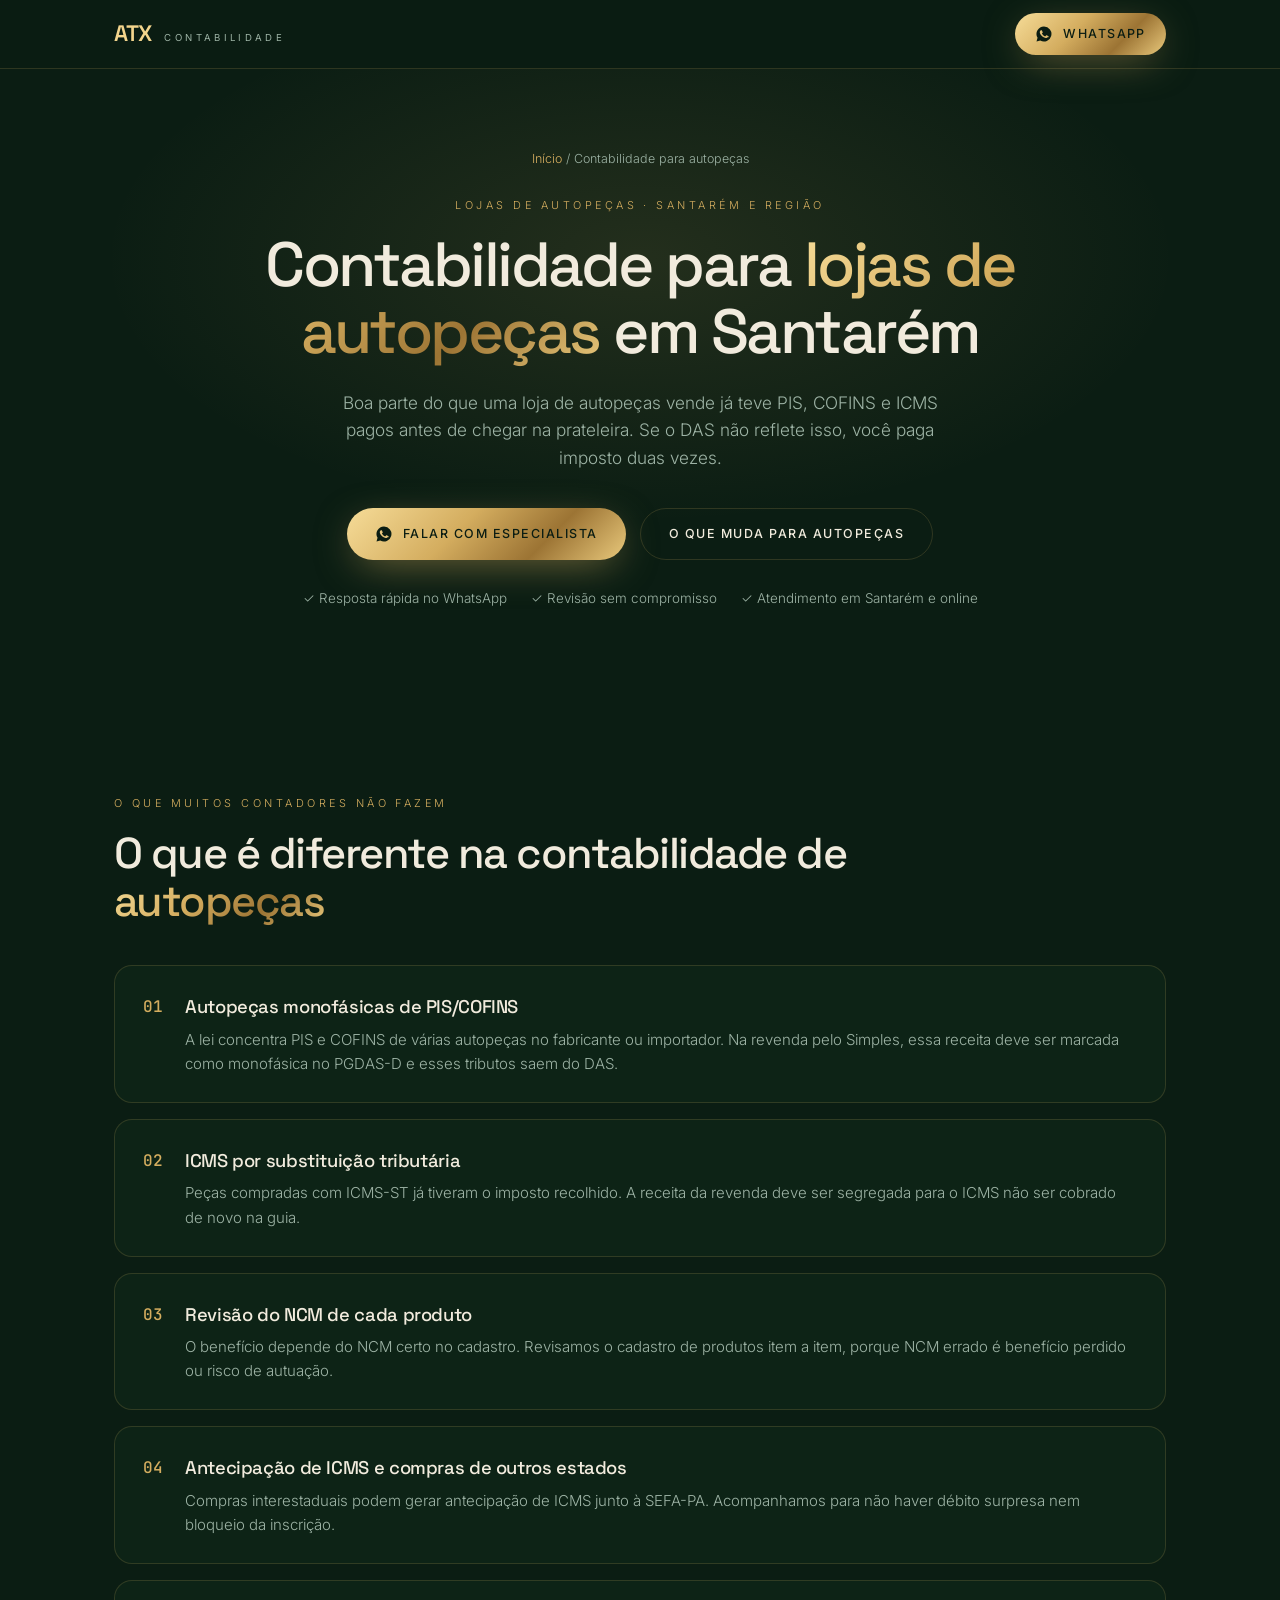
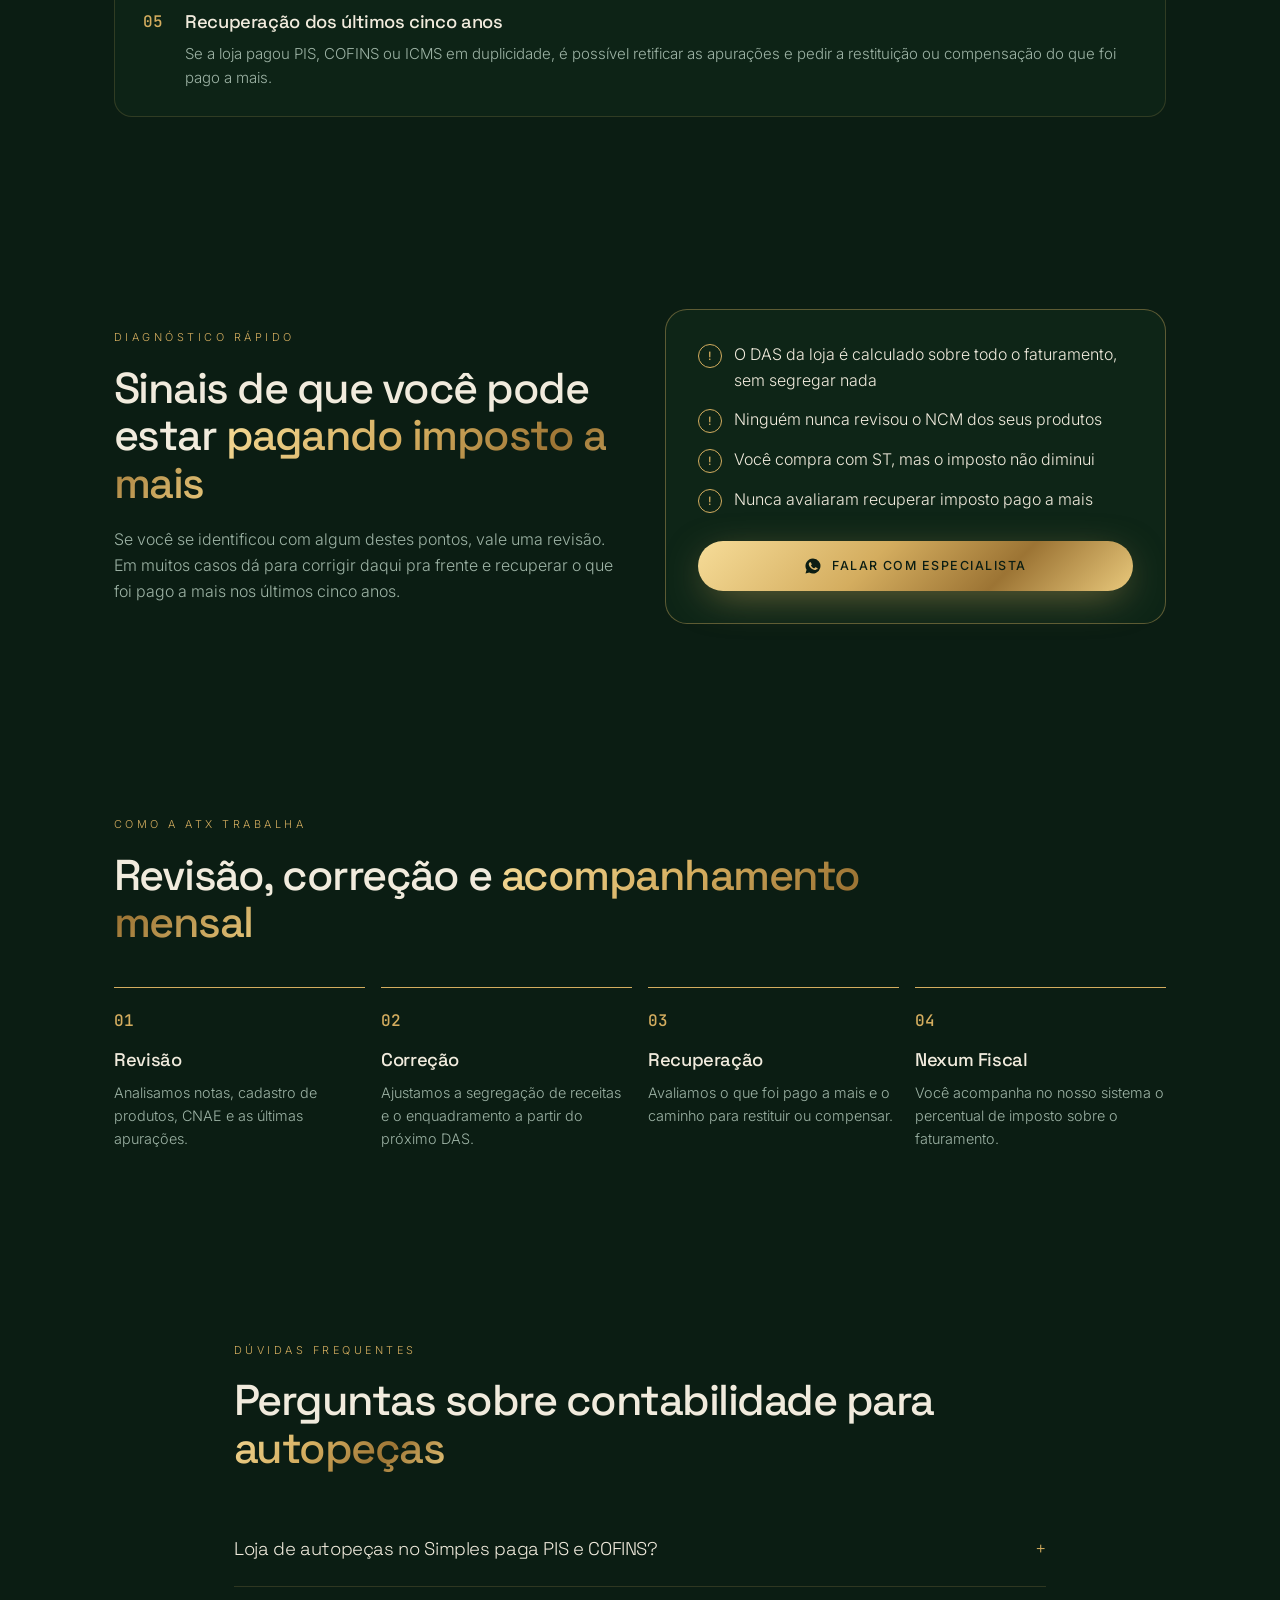
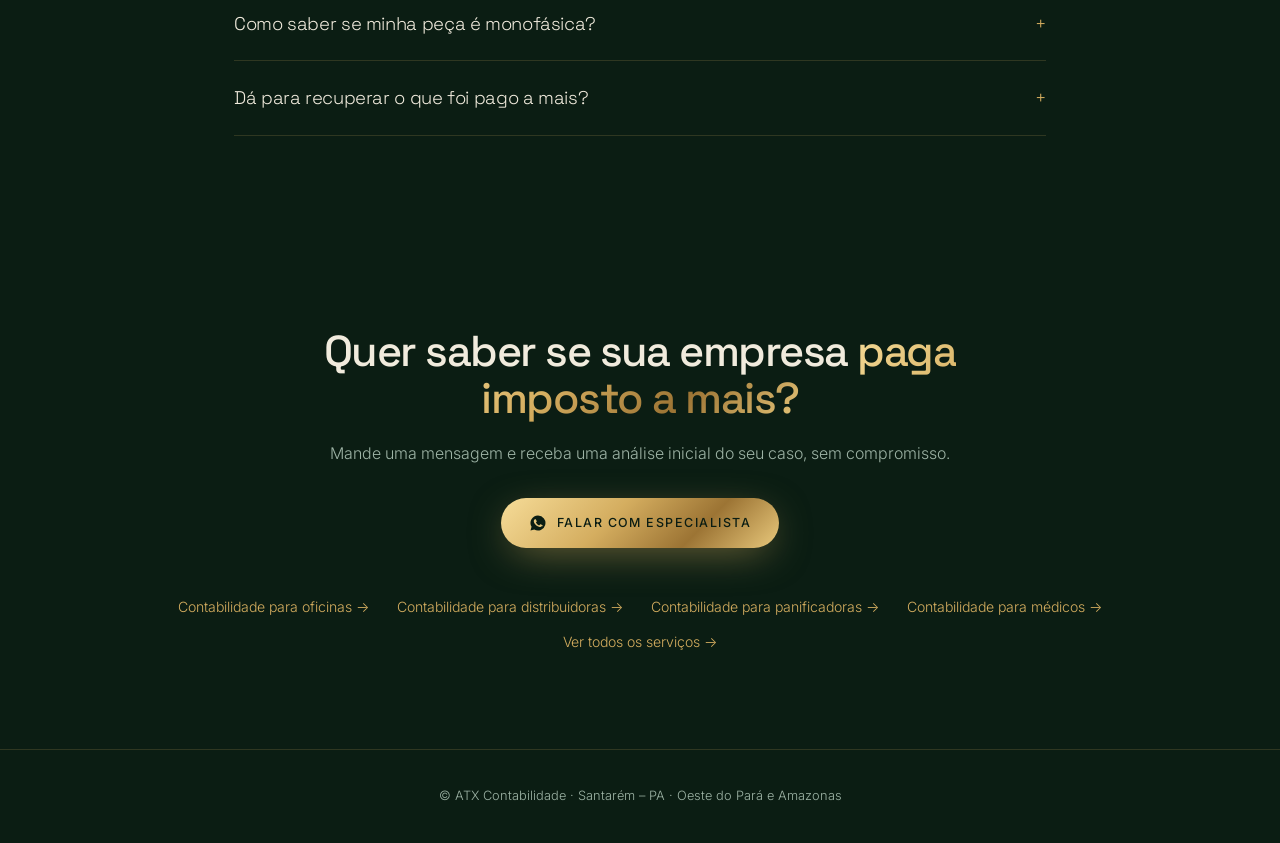
==== contabilidade-autopecas/index.html @ 9b7db9a7 "Adiciona páginas de contabilidade para médicos e autopeças Co-Authored-By: Claude Opus 5.5 <noreply@" ====
<!doctype html>
<html lang="pt-BR">
<head>
<meta charset="utf-8">
<meta name="viewport" content="width=device-width, initial-scale=1">
<title>Contabilidade para Lojas de Autopeças em Santarém-PA | ATX</title>
<meta name="description" content="Contabilidade para lojas de autopeças em Santarém e Oeste do Pará. Autopeças monofásicas de PIS/COFINS, ICMS-ST, revisão de NCM, estoque e recuperação de impostos pagos a mais. Fale com a ATX.">
<meta name="robots" content="index, follow">
<meta name="geo.region" content="BR-PA"><meta name="geo.placename" content="Santarém">
<meta property="og:type" content="website"><meta property="og:locale" content="pt_BR">
<meta property="og:title" content="Contabilidade para Lojas de Autopeças em Santarém-PA | ATX"><meta property="og:description" content="Contabilidade para lojas de autopeças em Santarém e Oeste do Pará. Autopeças monofásicas de PIS/COFINS, ICMS-ST, revisão de NCM, estoque e recuperação de impostos pagos a mais. Fale com a ATX.">
<meta name="theme-color" content="#0b1d13">
<link rel="preconnect" href="https://fonts.googleapis.com"><link rel="preconnect" href="https://fonts.gstatic.com" crossorigin>
<link href="https://fonts.googleapis.com/css2?family=Space+Grotesk:wght@400;500;600&family=Inter:wght@300;400;500&family=JetBrains+Mono:wght@500&display=swap" rel="stylesheet">
<script type="application/ld+json">[{"@context": "https://schema.org", "@type": "Service", "name": "Contabilidade para lojas de autopeças", "serviceType": "Contabilidade", "areaServed": ["Santarém, PA", "Oeste do Pará", "Amazonas"], "provider": {"@type": "AccountingService", "name": "ATX Contabilidade", "telephone": "+55 92 99509-6571", "address": {"@type": "PostalAddress", "addressLocality": "Santarém", "addressRegion": "PA", "addressCountry": "BR"}}, "description": "Contabilidade para lojas de autopeças em Santarém e Oeste do Pará. Autopeças monofásicas de PIS/COFINS, ICMS-ST, revisão de NCM, estoque e recuperação de impostos pagos a mais. Fale com a ATX."}, {"@context": "https://schema.org", "@type": "FAQPage", "mainEntity": [{"@type": "Question", "name": "Loja de autopeças no Simples paga PIS e COFINS?", "acceptedAnswer": {"@type": "Answer", "text": "Sobre as autopeças monofásicas, não deveria pagar de novo: esses tributos já foram recolhidos pelo fabricante ou importador. A receita precisa ser informada como monofásica no PGDAS-D."}}, {"@type": "Question", "name": "Como saber se minha peça é monofásica?", "acceptedAnswer": {"@type": "Answer", "text": "Pelo NCM do produto, conferido nas listas da legislação de PIS e COFINS do setor automotivo. Por isso a revisão do cadastro de produtos é o primeiro passo."}}, {"@type": "Question", "name": "Dá para recuperar o que foi pago a mais?", "acceptedAnswer": {"@type": "Answer", "text": "Sim, em geral dos últimos cinco anos, retificando as declarações do Simples e pedindo a restituição ou compensação dos valores pagos em duplicidade."}}]}, {"@context": "https://schema.org", "@type": "BreadcrumbList", "itemListElement": [{"@type": "ListItem", "position": 1, "name": "Início", "item": "/"}, {"@type": "ListItem", "position": 2, "name": "Contabilidade para autopeças"}]}]</script>
<style>:root{--bg:#0b1d13;--bg2:#10281a;--gold:#d4ad5f;--gold2:#f3d58d;--text:#f1ebdd;--muted:#9db3a5;--line:rgba(212,173,95,.18);--grad:linear-gradient(135deg,#f6dc98 0%,#d4ad5f 40%,#9c7434 70%,#e9c97c 100%)}
*{box-sizing:border-box;margin:0;padding:0}html{scroll-behavior:smooth}
body{background:var(--bg);color:var(--text);font-family:Inter,sans-serif;font-weight:300;line-height:1.6;overflow-x:hidden}
a{color:inherit;text-decoration:none}.wrap{max-width:1100px;margin:0 auto;padding:0 24px}
.gold{background:var(--grad);-webkit-background-clip:text;background-clip:text;color:transparent}.muted{color:var(--muted)}
header{position:sticky;top:0;z-index:20;background:rgba(11,29,19,.85);backdrop-filter:blur(14px);border-bottom:1px solid var(--line)}
.nav{display:flex;justify-content:space-between;align-items:center;height:68px}
.logo{font-family:"Space Grotesk",sans-serif;font-weight:600;font-size:1.4rem;letter-spacing:-.04em;color:var(--gold2)}
.logo span{font-family:Inter;font-weight:400;font-size:.6rem;letter-spacing:.35em;text-transform:uppercase;color:var(--muted);margin-left:8px}
.btn{display:inline-flex;align-items:center;justify-content:center;gap:10px;padding:15px 28px;border-radius:999px;font-size:.78rem;letter-spacing:.12em;text-transform:uppercase;font-weight:500;transition:.3s;text-align:center}
.btn.sm{padding:11px 20px}.btn-gold{background:var(--grad);color:#0b1d13;box-shadow:0 10px 40px -10px rgba(212,173,95,.6)}.btn-gold:hover{transform:translateY(-2px)}
.btn-ghost{border:1px solid var(--line)}.btn-ghost:hover{border-color:var(--gold)}
section{padding:96px 0}
.hero{padding:80px 0 90px;text-align:center;background:radial-gradient(60% 60% at 50% 30%,rgba(212,173,95,.12),transparent 70%)}
.crumb{font-size:.78rem;color:var(--muted);margin-bottom:28px}.crumb a{color:var(--gold)}
.eyebrow{font-size:.68rem;letter-spacing:.32em;text-transform:uppercase;color:var(--gold);margin-bottom:18px}
h1{font-family:"Space Grotesk",sans-serif;font-weight:500;font-size:clamp(2.1rem,5vw,3.9rem);line-height:1.06;letter-spacing:-.04em;max-width:900px;margin:0 auto}
h2{font-family:"Space Grotesk",sans-serif;font-weight:500;font-size:clamp(1.7rem,3.4vw,2.7rem);line-height:1.1;letter-spacing:-.035em;max-width:760px;margin-bottom:40px}
h3{font-family:"Space Grotesk",sans-serif;font-weight:500;font-size:1.15rem;letter-spacing:-.02em;margin-bottom:6px}
.lead{color:var(--muted);font-size:1.08rem;max-width:640px;margin:24px auto 36px}
.cta{display:flex;gap:14px;justify-content:center;flex-wrap:wrap}
.trust{display:flex;flex-wrap:wrap;justify-content:center;gap:8px 24px;margin-top:28px;font-size:.84rem;color:var(--muted)}
.pts{display:grid;gap:16px}
.pt{display:flex;gap:22px;padding:26px 28px;border:1px solid var(--line);border-radius:18px;background:rgba(16,40,26,.6)}
.pt b{font-family:"JetBrains Mono",monospace;color:var(--gold);font-weight:500;margin-top:2px}.pt p{color:var(--muted);font-size:.94rem}
.sinais{display:grid;grid-template-columns:1fr 1fr;gap:50px;align-items:center}.sinais h2{margin-bottom:20px}
.box{border:1px solid rgba(212,173,95,.4);border-radius:22px;padding:32px;background:rgba(16,40,26,.8)}
.box ul{list-style:none;display:grid;gap:14px;margin-bottom:28px}.box li{display:flex;gap:12px}.box li:before{content:"!";flex:none;width:22px;height:22px;border-radius:50%;border:1px solid var(--gold);color:var(--gold);display:grid;place-items:center;font-size:.72rem;font-weight:500;margin-top:2px}
.box .btn{width:100%}
.steps{display:grid;grid-template-columns:repeat(4,1fr);gap:16px}.steps>div{border-top:1px solid var(--gold);padding-top:20px}
.steps b{font-family:"JetBrains Mono",monospace;color:var(--gold);font-weight:500;display:block;margin-bottom:12px}.steps p{color:var(--muted);font-size:.9rem}
.faq{max-width:860px}details{border-bottom:1px solid var(--line);padding:22px 0}
summary{cursor:pointer;list-style:none;display:flex;justify-content:space-between;gap:20px;font-family:"Space Grotesk",sans-serif;font-size:1.15rem;letter-spacing:-.02em}
summary::-webkit-details-marker{display:none}summary:after{content:"+";color:var(--gold)}details[open] summary:after{content:"–"}details p{color:var(--muted);margin-top:12px}
.final{text-align:center}.final h2{margin:0 auto 18px}.final .muted{margin-bottom:32px}
.others{display:flex;flex-wrap:wrap;justify-content:center;gap:12px 28px;margin-top:48px;font-size:.88rem}.others a{color:var(--gold)}
footer{border-top:1px solid var(--line);padding:36px 0;font-size:.8rem;color:var(--muted);text-align:center}
.mbar{display:none}
@media (max-width:760px){
  section{padding:64px 0}.hero{padding:48px 0 60px}.wrap{padding:0 20px}
  .lead{font-size:1rem}.cta{flex-direction:column}.cta .btn{width:100%}.trust{flex-direction:column;gap:4px}
  .pt{padding:20px;gap:14px}.sinais{grid-template-columns:1fr;gap:28px}.box{padding:22px}
  .steps{grid-template-columns:1fr 1fr;gap:24px 16px}.final .btn{width:100%}
  header .btn{display:none}
  .mbar{display:flex;position:fixed;left:0;right:0;bottom:0;z-index:40;padding:10px 14px calc(10px + env(safe-area-inset-bottom));background:rgba(11,29,19,.92);backdrop-filter:blur(14px);border-top:1px solid var(--line)}
  .mbar .btn{width:100%}footer{padding-bottom:110px}
}
</style>
</head>
<body>
<header><div class="wrap nav"><a href="/" class="logo">ATX <span>Contabilidade</span></a><a class="btn btn-gold sm js-wa" data-cta="topo" data-extra="Tenho uma loja de autopeças e quero revisar minha contabilidade." href="https://wa.me/5592995096571" target="_blank" rel="noopener"><svg width="18" height="18" viewBox="0 0 24 24" fill="currentColor" aria-hidden="true"><path d="M12 2a10 10 0 0 0-8.6 15.1L2 22l5-1.3A10 10 0 1 0 12 2zm5.3 14.1c-.2.6-1.3 1.2-1.8 1.2-.5.1-1 .2-3.3-.7-2.8-1.1-4.5-3.9-4.7-4.1-.1-.2-1.1-1.5-1.1-2.9s.7-2 1-2.3c.3-.3.6-.3.8-.3h.6c.2 0 .4 0 .6.5l.9 2.1c.1.2.1.4 0 .5l-.4.6-.4.4c-.1.1-.3.3-.1.6.2.3.7 1.2 1.6 2 1.1 1 2 1.3 2.3 1.4.3.1.5.1.6-.1l.9-1.1c.2-.3.4-.2.7-.1l2 1c.3.1.5.2.5.3.1.2.1.7-.1 1.4z"/></svg> WhatsApp</a></div></header>
<main>
  <section class="hero"><div class="wrap">
    <nav class="crumb"><a href="/">Início</a> / Contabilidade para autopeças</nav>
    <div class="eyebrow">Lojas de autopeças · Santarém e região</div>
    <h1>Contabilidade para <span class="gold">lojas de autopeças</span> em Santarém</h1>
    <p class="lead">Boa parte do que uma loja de autopeças vende já teve PIS, COFINS e ICMS pagos antes de chegar na prateleira. Se o DAS não reflete isso, você paga imposto duas vezes.</p>
    <div class="cta"><a class="btn btn-gold js-wa" data-cta="hero" data-extra="Tenho uma loja de autopeças e quero revisar minha contabilidade." href="https://wa.me/5592995096571" target="_blank" rel="noopener"><svg width="18" height="18" viewBox="0 0 24 24" fill="currentColor" aria-hidden="true"><path d="M12 2a10 10 0 0 0-8.6 15.1L2 22l5-1.3A10 10 0 1 0 12 2zm5.3 14.1c-.2.6-1.3 1.2-1.8 1.2-.5.1-1 .2-3.3-.7-2.8-1.1-4.5-3.9-4.7-4.1-.1-.2-1.1-1.5-1.1-2.9s.7-2 1-2.3c.3-.3.6-.3.8-.3h.6c.2 0 .4 0 .6.5l.9 2.1c.1.2.1.4 0 .5l-.4.6-.4.4c-.1.1-.3.3-.1.6.2.3.7 1.2 1.6 2 1.1 1 2 1.3 2.3 1.4.3.1.5.1.6-.1l.9-1.1c.2-.3.4-.2.7-.1l2 1c.3.1.5.2.5.3.1.2.1.7-.1 1.4z"/></svg> Falar com especialista</a><a class="btn btn-ghost" href="#diferencas">O que muda para autopeças</a></div>
    <div class="trust"><span>✓ Resposta rápida no WhatsApp</span><span>✓ Revisão sem compromisso</span><span>✓ Atendimento em Santarém e online</span></div>
  </div></section>

  <section id="diferencas"><div class="wrap">
    <div class="eyebrow">O que muitos contadores não fazem</div>
    <h2>O que é diferente na contabilidade de <span class="gold">autopeças</span></h2>
    <div class="pts"><div class="pt"><b>01</b><div><h3>Autopeças monofásicas de PIS/COFINS</h3><p>A lei concentra PIS e COFINS de várias autopeças no fabricante ou importador. Na revenda pelo Simples, essa receita deve ser marcada como monofásica no PGDAS-D e esses tributos saem do DAS.</p></div></div><div class="pt"><b>02</b><div><h3>ICMS por substituição tributária</h3><p>Peças compradas com ICMS-ST já tiveram o imposto recolhido. A receita da revenda deve ser segregada para o ICMS não ser cobrado de novo na guia.</p></div></div><div class="pt"><b>03</b><div><h3>Revisão do NCM de cada produto</h3><p>O benefício depende do NCM certo no cadastro. Revisamos o cadastro de produtos item a item, porque NCM errado é benefício perdido ou risco de autuação.</p></div></div><div class="pt"><b>04</b><div><h3>Antecipação de ICMS e compras de outros estados</h3><p>Compras interestaduais podem gerar antecipação de ICMS junto à SEFA-PA. Acompanhamos para não haver débito surpresa nem bloqueio da inscrição.</p></div></div><div class="pt"><b>05</b><div><h3>Recuperação dos últimos cinco anos</h3><p>Se a loja pagou PIS, COFINS ou ICMS em duplicidade, é possível retificar as apurações e pedir a restituição ou compensação do que foi pago a mais.</p></div></div></div>
  </div></section>

  <section><div class="wrap sinais">
    <div><div class="eyebrow">Diagnóstico rápido</div><h2>Sinais de que você pode estar <span class="gold">pagando imposto a mais</span></h2>
    <p class="muted">Se você se identificou com algum destes pontos, vale uma revisão. Em muitos casos dá para corrigir daqui pra frente e recuperar o que foi pago a mais nos últimos cinco anos.</p></div>
    <div class="box"><ul><li>O DAS da loja é calculado sobre todo o faturamento, sem segregar nada</li><li>Ninguém nunca revisou o NCM dos seus produtos</li><li>Você compra com ST, mas o imposto não diminui</li><li>Nunca avaliaram recuperar imposto pago a mais</li></ul><a class="btn btn-gold js-wa" data-cta="sinais" data-extra="Tenho uma loja de autopeças e quero revisar minha contabilidade." href="https://wa.me/5592995096571" target="_blank" rel="noopener"><svg width="18" height="18" viewBox="0 0 24 24" fill="currentColor" aria-hidden="true"><path d="M12 2a10 10 0 0 0-8.6 15.1L2 22l5-1.3A10 10 0 1 0 12 2zm5.3 14.1c-.2.6-1.3 1.2-1.8 1.2-.5.1-1 .2-3.3-.7-2.8-1.1-4.5-3.9-4.7-4.1-.1-.2-1.1-1.5-1.1-2.9s.7-2 1-2.3c.3-.3.6-.3.8-.3h.6c.2 0 .4 0 .6.5l.9 2.1c.1.2.1.4 0 .5l-.4.6-.4.4c-.1.1-.3.3-.1.6.2.3.7 1.2 1.6 2 1.1 1 2 1.3 2.3 1.4.3.1.5.1.6-.1l.9-1.1c.2-.3.4-.2.7-.1l2 1c.3.1.5.2.5.3.1.2.1.7-.1 1.4z"/></svg> Falar com especialista</a></div>
  </div></section>

  <section><div class="wrap">
    <div class="eyebrow">Como a ATX trabalha</div>
    <h2>Revisão, correção e <span class="gold">acompanhamento mensal</span></h2>
    <div class="steps"><div><b>01</b><h3>Revisão</h3><p>Analisamos notas, cadastro de produtos, CNAE e as últimas apurações.</p></div><div><b>02</b><h3>Correção</h3><p>Ajustamos a segregação de receitas e o enquadramento a partir do próximo DAS.</p></div><div><b>03</b><h3>Recuperação</h3><p>Avaliamos o que foi pago a mais e o caminho para restituir ou compensar.</p></div><div><b>04</b><h3>Nexum Fiscal</h3><p>Você acompanha no nosso sistema o percentual de imposto sobre o faturamento.</p></div></div>
  </div></section>

  <section><div class="wrap faq">
    <div class="eyebrow">Dúvidas frequentes</div>
    <h2>Perguntas sobre contabilidade para <span class="gold">autopeças</span></h2>
    <details><summary>Loja de autopeças no Simples paga PIS e COFINS?</summary><p>Sobre as autopeças monofásicas, não deveria pagar de novo: esses tributos já foram recolhidos pelo fabricante ou importador. A receita precisa ser informada como monofásica no PGDAS-D.</p></details><details><summary>Como saber se minha peça é monofásica?</summary><p>Pelo NCM do produto, conferido nas listas da legislação de PIS e COFINS do setor automotivo. Por isso a revisão do cadastro de produtos é o primeiro passo.</p></details><details><summary>Dá para recuperar o que foi pago a mais?</summary><p>Sim, em geral dos últimos cinco anos, retificando as declarações do Simples e pedindo a restituição ou compensação dos valores pagos em duplicidade.</p></details>
  </div></section>

  <section class="final"><div class="wrap">
    <h2>Quer saber se sua empresa <span class="gold">paga imposto a mais?</span></h2>
    <p class="muted">Mande uma mensagem e receba uma análise inicial do seu caso, sem compromisso.</p>
    <a class="btn btn-gold js-wa" data-cta="final" data-extra="Tenho uma loja de autopeças e quero revisar minha contabilidade." href="https://wa.me/5592995096571" target="_blank" rel="noopener"><svg width="18" height="18" viewBox="0 0 24 24" fill="currentColor" aria-hidden="true"><path d="M12 2a10 10 0 0 0-8.6 15.1L2 22l5-1.3A10 10 0 1 0 12 2zm5.3 14.1c-.2.6-1.3 1.2-1.8 1.2-.5.1-1 .2-3.3-.7-2.8-1.1-4.5-3.9-4.7-4.1-.1-.2-1.1-1.5-1.1-2.9s.7-2 1-2.3c.3-.3.6-.3.8-.3h.6c.2 0 .4 0 .6.5l.9 2.1c.1.2.1.4 0 .5l-.4.6-.4.4c-.1.1-.3.3-.1.6.2.3.7 1.2 1.6 2 1.1 1 2 1.3 2.3 1.4.3.1.5.1.6-.1l.9-1.1c.2-.3.4-.2.7-.1l2 1c.3.1.5.2.5.3.1.2.1.7-.1 1.4z"/></svg> Falar com especialista</a>
    <div class="others"><a href="/contabilidade-oficinas">Contabilidade para oficinas →</a><a href="/contabilidade-distribuidoras">Contabilidade para distribuidoras →</a><a href="/contabilidade-panificadoras">Contabilidade para panificadoras →</a><a href="/contabilidade-medicos">Contabilidade para médicos →</a><a href="/">Ver todos os serviços →</a></div>
  </div></section>
</main>
<footer><div class="wrap">© ATX Contabilidade · Santarém – PA · Oeste do Pará e Amazonas</div></footer>
<div class="mbar"><a class="btn btn-gold js-wa" data-cta="barra-mobile" data-extra="Tenho uma loja de autopeças e quero revisar minha contabilidade." href="https://wa.me/5592995096571" target="_blank" rel="noopener"><svg width="18" height="18" viewBox="0 0 24 24" fill="currentColor" aria-hidden="true"><path d="M12 2a10 10 0 0 0-8.6 15.1L2 22l5-1.3A10 10 0 1 0 12 2zm5.3 14.1c-.2.6-1.3 1.2-1.8 1.2-.5.1-1 .2-3.3-.7-2.8-1.1-4.5-3.9-4.7-4.1-.1-.2-1.1-1.5-1.1-2.9s.7-2 1-2.3c.3-.3.6-.3.8-.3h.6c.2 0 .4 0 .6.5l.9 2.1c.1.2.1.4 0 .5l-.4.6-.4.4c-.1.1-.3.3-.1.6.2.3.7 1.2 1.6 2 1.1 1 2 1.3 2.3 1.4.3.1.5.1.6-.1l.9-1.1c.2-.3.4-.2.7-.1l2 1c.3.1.5.2.5.3.1.2.1.7-.1 1.4z"/></svg> Falar no WhatsApp</a></div>
<script src="/assets/wa.js"></script>
</body>
</html>
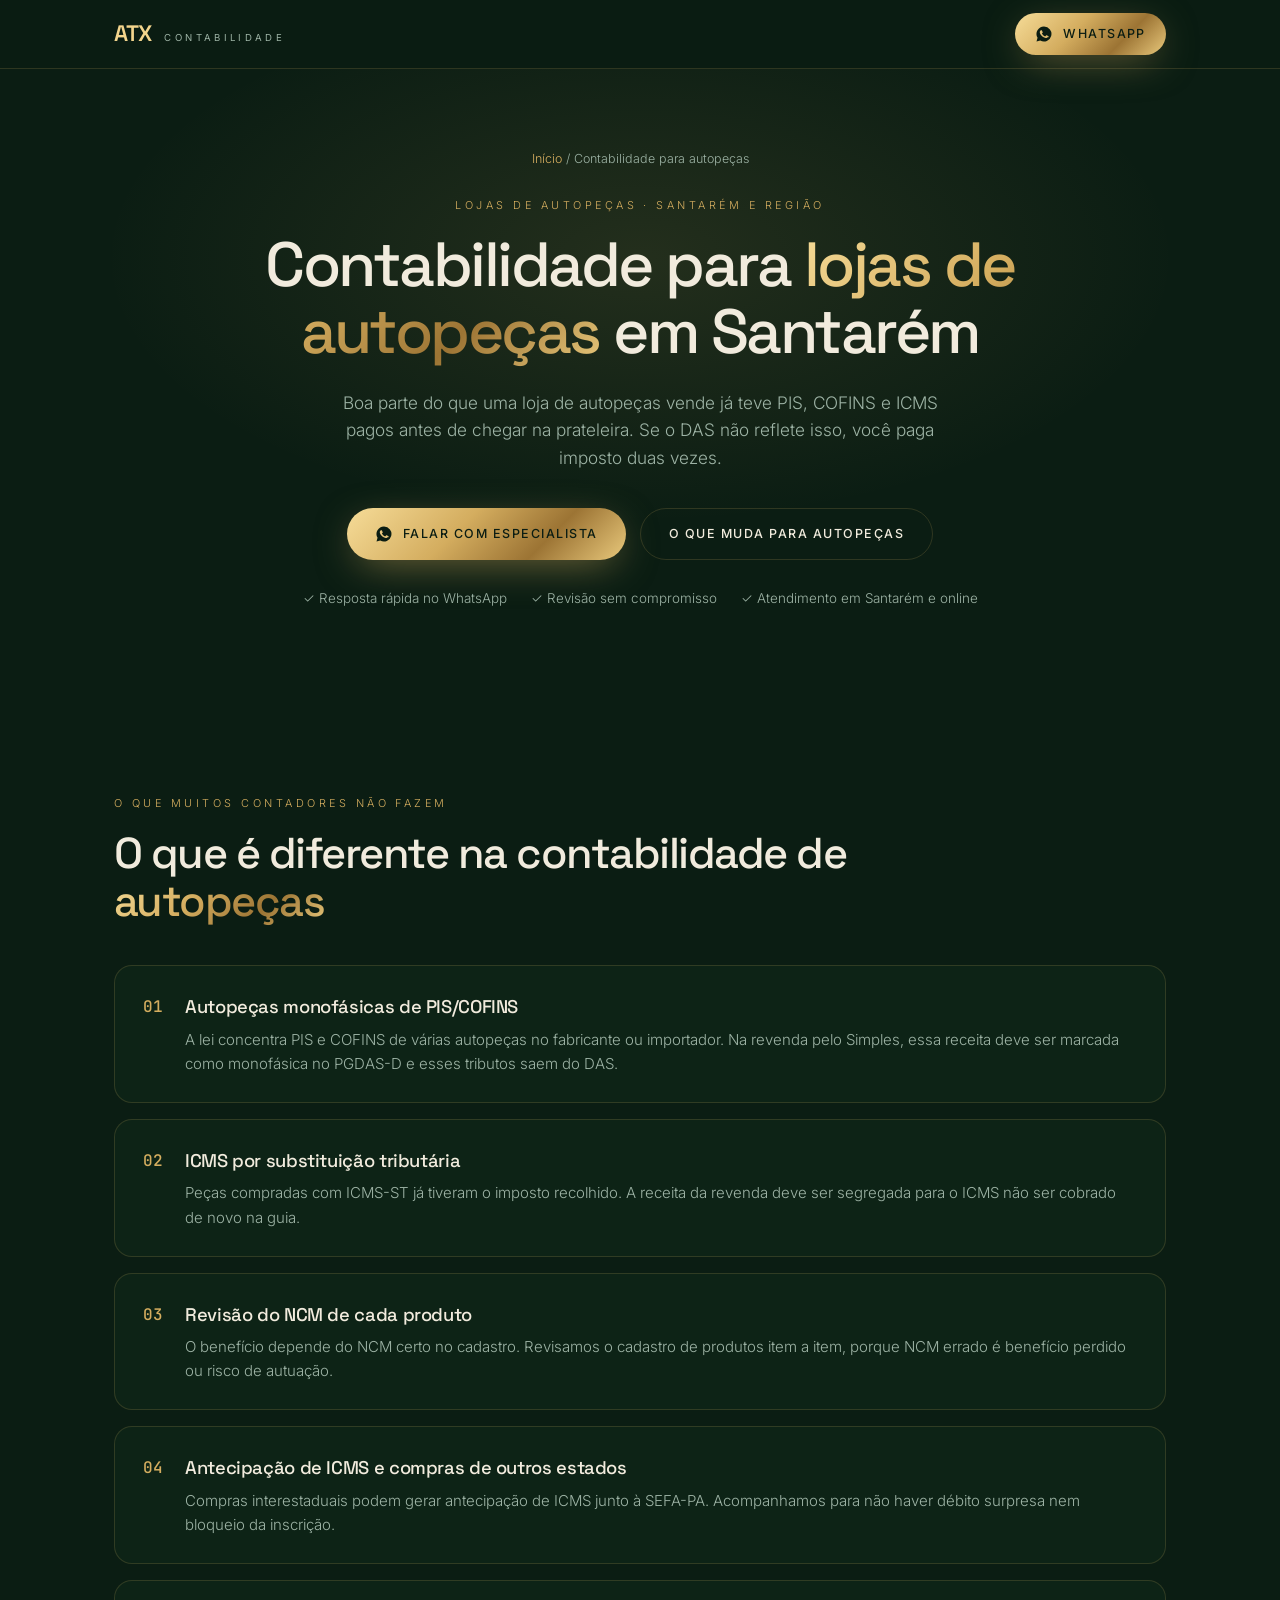
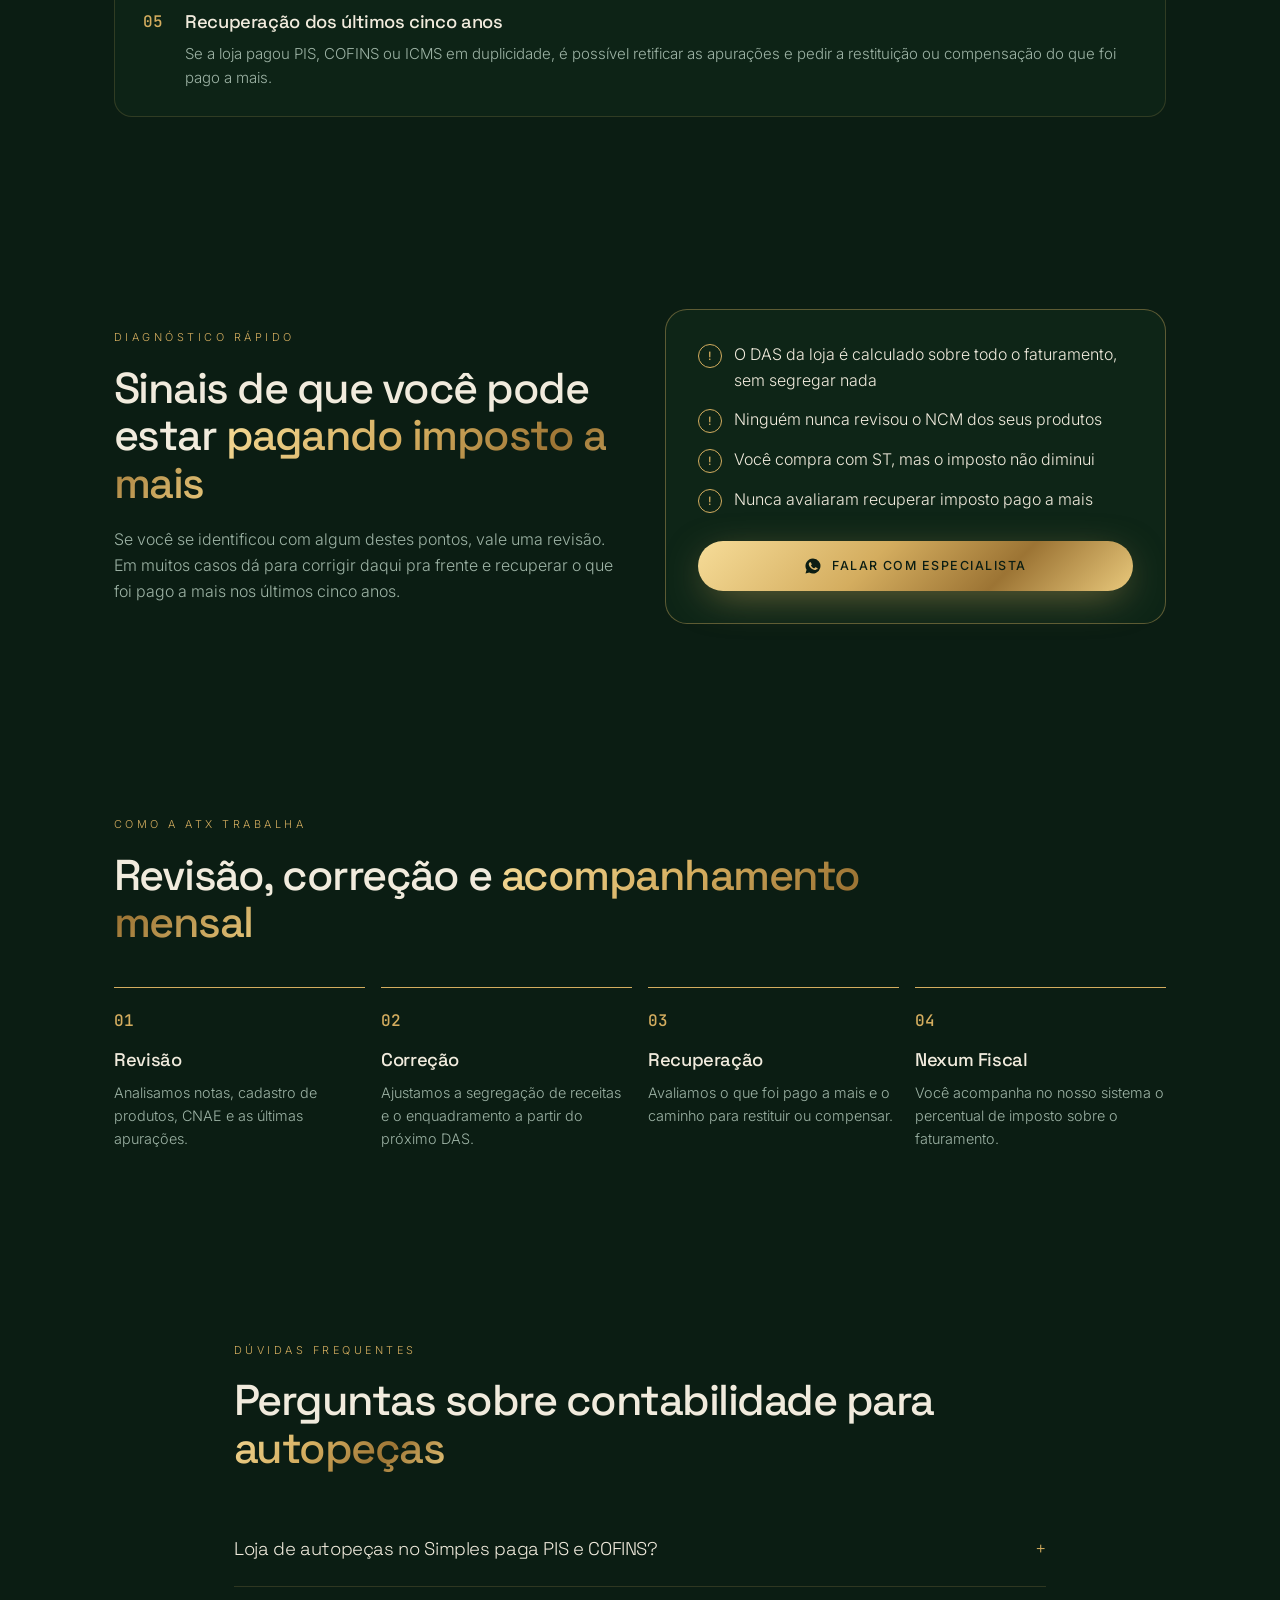
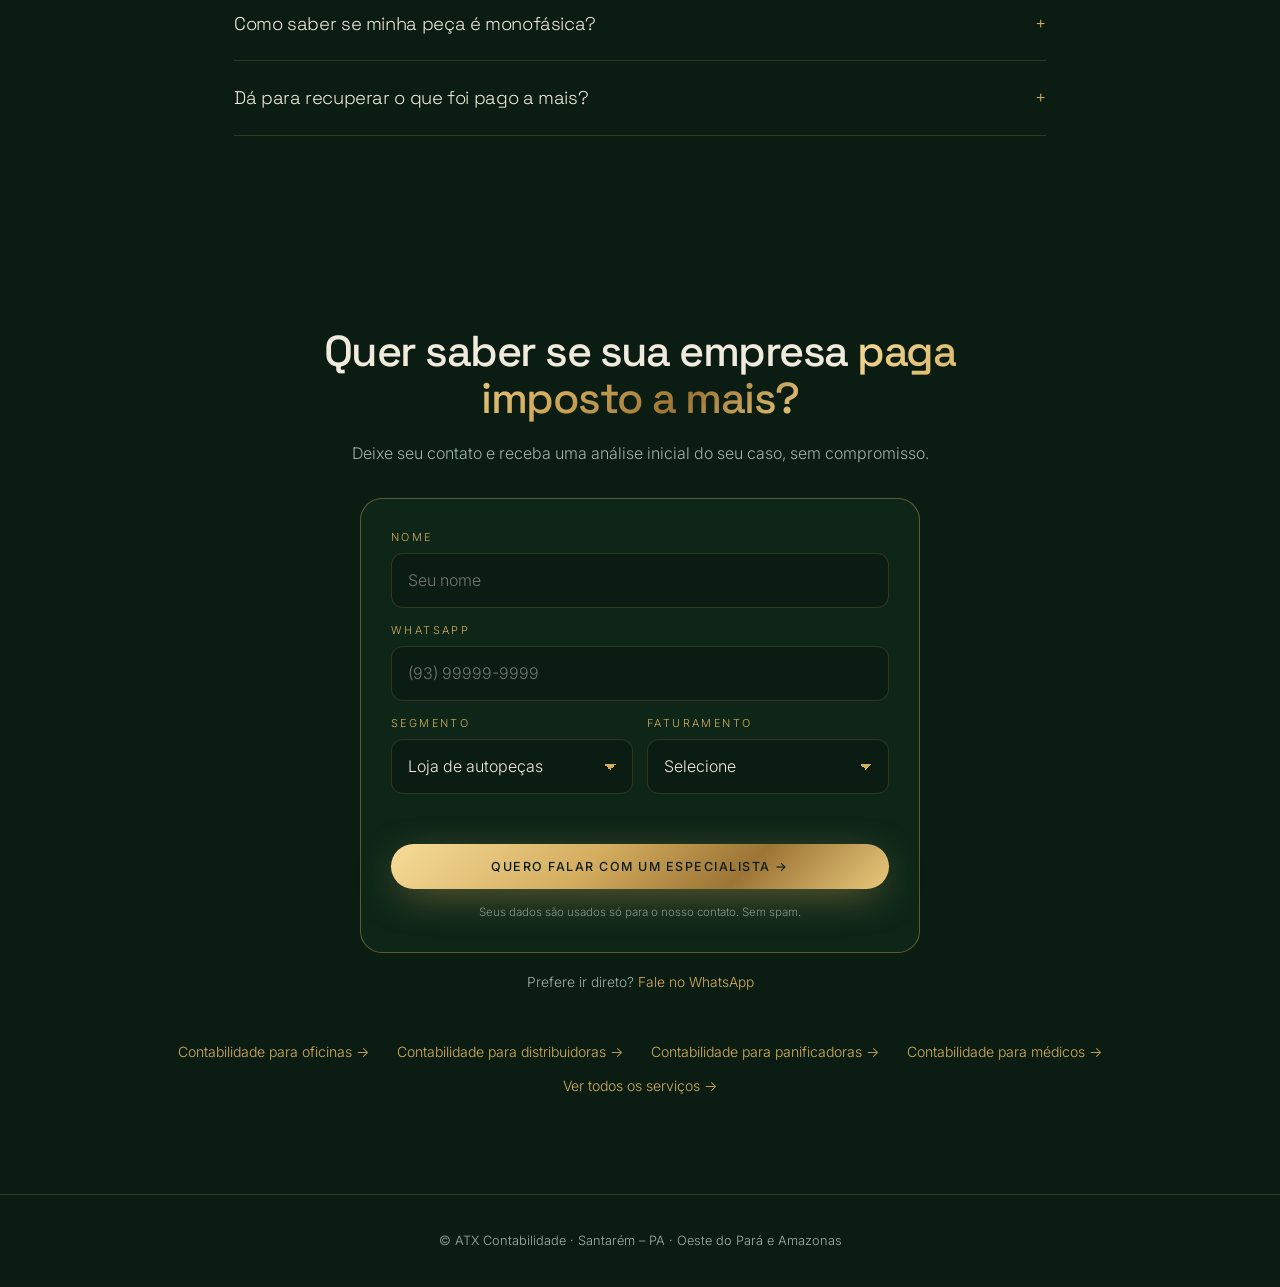
==== commit ec47ba46: "Adiciona formulário de lead e página de obrigado com redirecionamento ao WhatsApp Co-Authored-By: Cl" ====
--- a/contabilidade-autopecas/index.html
+++ b/contabilidade-autopecas/index.html
@@ -1,6 +1,9 @@
 <!doctype html>
 <html lang="pt-BR">
 <head>
+<!-- Google Tag Manager -->
+<script>(function(w,d,s,l,i){w[l]=w[l]||[];w[l].push({'gtm.start':new Date().getTime(),event:'gtm.js'});var f=d.getElementsByTagName(s)[0],j=d.createElement(s),dl=l!='dataLayer'?'&l='+l:'';j.async=true;j.src='https://www.googletagmanager.com/gtm.js?id='+i+dl;f.parentNode.insertBefore(j,f);})(window,document,'script','dataLayer','GTM-WXZ3DZG');</script>
+<!-- End Google Tag Manager -->
 <meta charset="utf-8">
 <meta name="viewport" content="width=device-width, initial-scale=1">
 <title>Contabilidade para Lojas de Autopeças em Santarém-PA | ATX</title>
@@ -61,8 +64,12 @@
   .mbar .btn{width:100%}footer{padding-bottom:110px}
 }
 </style>
+<link rel="stylesheet" href="/assets/form.css">
 </head>
 <body>
+<!-- Google Tag Manager (noscript) -->
+<noscript><iframe src="https://www.googletagmanager.com/ns.html?id=GTM-WXZ3DZG" height="0" width="0" style="display:none;visibility:hidden"></iframe></noscript>
+<!-- End Google Tag Manager (noscript) -->
 <header><div class="wrap nav"><a href="/" class="logo">ATX <span>Contabilidade</span></a><a class="btn btn-gold sm js-wa" data-cta="topo" data-extra="Tenho uma loja de autopeças e quero revisar minha contabilidade." href="https://wa.me/5592995096571" target="_blank" rel="noopener"><svg width="18" height="18" viewBox="0 0 24 24" fill="currentColor" aria-hidden="true"><path d="M12 2a10 10 0 0 0-8.6 15.1L2 22l5-1.3A10 10 0 1 0 12 2zm5.3 14.1c-.2.6-1.3 1.2-1.8 1.2-.5.1-1 .2-3.3-.7-2.8-1.1-4.5-3.9-4.7-4.1-.1-.2-1.1-1.5-1.1-2.9s.7-2 1-2.3c.3-.3.6-.3.8-.3h.6c.2 0 .4 0 .6.5l.9 2.1c.1.2.1.4 0 .5l-.4.6-.4.4c-.1.1-.3.3-.1.6.2.3.7 1.2 1.6 2 1.1 1 2 1.3 2.3 1.4.3.1.5.1.6-.1l.9-1.1c.2-.3.4-.2.7-.1l2 1c.3.1.5.2.5.3.1.2.1.7-.1 1.4z"/></svg> WhatsApp</a></div></header>
 <main>
   <section class="hero"><div class="wrap">
@@ -100,13 +107,25 @@
 
   <section class="final"><div class="wrap">
     <h2>Quer saber se sua empresa <span class="gold">paga imposto a mais?</span></h2>
-    <p class="muted">Mande uma mensagem e receba uma análise inicial do seu caso, sem compromisso.</p>
-    <a class="btn btn-gold js-wa" data-cta="final" data-extra="Tenho uma loja de autopeças e quero revisar minha contabilidade." href="https://wa.me/5592995096571" target="_blank" rel="noopener"><svg width="18" height="18" viewBox="0 0 24 24" fill="currentColor" aria-hidden="true"><path d="M12 2a10 10 0 0 0-8.6 15.1L2 22l5-1.3A10 10 0 1 0 12 2zm5.3 14.1c-.2.6-1.3 1.2-1.8 1.2-.5.1-1 .2-3.3-.7-2.8-1.1-4.5-3.9-4.7-4.1-.1-.2-1.1-1.5-1.1-2.9s.7-2 1-2.3c.3-.3.6-.3.8-.3h.6c.2 0 .4 0 .6.5l.9 2.1c.1.2.1.4 0 .5l-.4.6-.4.4c-.1.1-.3.3-.1.6.2.3.7 1.2 1.6 2 1.1 1 2 1.3 2.3 1.4.3.1.5.1.6-.1l.9-1.1c.2-.3.4-.2.7-.1l2 1c.3.1.5.2.5.3.1.2.1.7-.1 1.4z"/></svg> Falar com especialista</a>
+    <p class="muted">Deixe seu contato e receba uma análise inicial do seu caso, sem compromisso.</p>
+    <form class="lead-form" novalidate>
+      <label>Nome<input name="nome" autocomplete="name" placeholder="Seu nome" required></label>
+      <label>WhatsApp<input name="telefone" type="tel" inputmode="tel" autocomplete="tel" placeholder="(93) 99999-9999" required></label>
+      <div class="row">
+        <label>Segmento<select name="nicho" required><option value="" disabled>Selecione</option><option>Comércio</option><option>Prestação de serviços</option><option>Oficina mecânica</option><option selected>Loja de autopeças</option><option>Distribuidora</option><option>Padaria / panificadora</option><option>Médico / clínica</option><option>MEI</option><option>Outro</option></select></label>
+        <label>Faturamento<select name="faturamento" required><option value="" disabled selected>Selecione</option><option>Ainda não faturo</option><option>Até R$ 81 mil por ano</option><option>De R$ 81 mil a R$ 360 mil</option><option>De R$ 360 mil a R$ 1,8 milhão</option><option>De R$ 1,8 milhão a R$ 4,8 milhões</option><option>Acima de R$ 4,8 milhões</option></select></label>
+      </div>
+      <div class="lead-err" role="alert"></div>
+      <button class="btn btn-gold" type="submit">Quero falar com um especialista →</button>
+      <p class="lead-priv">Seus dados são usados só para o nosso contato. Sem spam.</p>
+    </form>
+    <p class="lead-alt" style="margin-top:18px">Prefere ir direto? <a class="js-wa" data-cta="final-link" data-extra="Tenho uma loja de autopeças e quero revisar minha contabilidade." href="https://wa.me/5592995096571" target="_blank" rel="noopener">Fale no WhatsApp</a></p>
     <div class="others"><a href="/contabilidade-oficinas">Contabilidade para oficinas →</a><a href="/contabilidade-distribuidoras">Contabilidade para distribuidoras →</a><a href="/contabilidade-panificadoras">Contabilidade para panificadoras →</a><a href="/contabilidade-medicos">Contabilidade para médicos →</a><a href="/">Ver todos os serviços →</a></div>
   </div></section>
 </main>
 <footer><div class="wrap">© ATX Contabilidade · Santarém – PA · Oeste do Pará e Amazonas</div></footer>
 <div class="mbar"><a class="btn btn-gold js-wa" data-cta="barra-mobile" data-extra="Tenho uma loja de autopeças e quero revisar minha contabilidade." href="https://wa.me/5592995096571" target="_blank" rel="noopener"><svg width="18" height="18" viewBox="0 0 24 24" fill="currentColor" aria-hidden="true"><path d="M12 2a10 10 0 0 0-8.6 15.1L2 22l5-1.3A10 10 0 1 0 12 2zm5.3 14.1c-.2.6-1.3 1.2-1.8 1.2-.5.1-1 .2-3.3-.7-2.8-1.1-4.5-3.9-4.7-4.1-.1-.2-1.1-1.5-1.1-2.9s.7-2 1-2.3c.3-.3.6-.3.8-.3h.6c.2 0 .4 0 .6.5l.9 2.1c.1.2.1.4 0 .5l-.4.6-.4.4c-.1.1-.3.3-.1.6.2.3.7 1.2 1.6 2 1.1 1 2 1.3 2.3 1.4.3.1.5.1.6-.1l.9-1.1c.2-.3.4-.2.7-.1l2 1c.3.1.5.2.5.3.1.2.1.7-.1 1.4z"/></svg> Falar no WhatsApp</a></div>
 <script src="/assets/wa.js"></script>
+<script src="/assets/lead.js"></script>
 </body>
 </html>
--- a/assets/form.css
+++ b/assets/form.css
@@ -0,0 +1,11 @@
+.lead-form{max-width:560px;margin:0 auto;text-align:left;display:grid;gap:14px;padding:30px;border:1px solid rgba(212,173,95,.4);border-radius:22px;background:rgba(16,40,26,.85)}
+.lead-form label{display:grid;gap:6px;font-size:.68rem;letter-spacing:.22em;text-transform:uppercase;color:var(--gold)}
+.lead-form input,.lead-form select{width:100%;font:inherit;font-size:1rem;letter-spacing:0;text-transform:none;color:var(--text);background:#0b1d13;border:1px solid var(--line);border-radius:12px;padding:14px 16px;outline:none;transition:.2s;appearance:none}
+.lead-form select{background-image:linear-gradient(45deg,transparent 50%,#d4ad5f 50%),linear-gradient(135deg,#d4ad5f 50%,transparent 50%);background-position:calc(100% - 22px) 50%,calc(100% - 16px) 50%;background-size:6px 6px;background-repeat:no-repeat}
+.lead-form input:focus,.lead-form select:focus{border-color:var(--gold)}
+.lead-form .row{display:grid;grid-template-columns:1fr 1fr;gap:14px}
+.lead-form button{margin-top:6px;width:100%;border:0;cursor:pointer;font-family:inherit}
+.lead-err{min-height:1.2em;color:#f0a58a;font-size:.84rem}
+.lead-alt{text-align:center;font-size:.86rem;color:var(--muted)}.lead-alt a{color:var(--gold)}
+.lead-priv{font-size:.72rem;color:var(--muted);text-align:center;opacity:.8}
+@media (max-width:640px){.lead-form{padding:22px}.lead-form .row{grid-template-columns:1fr}}
